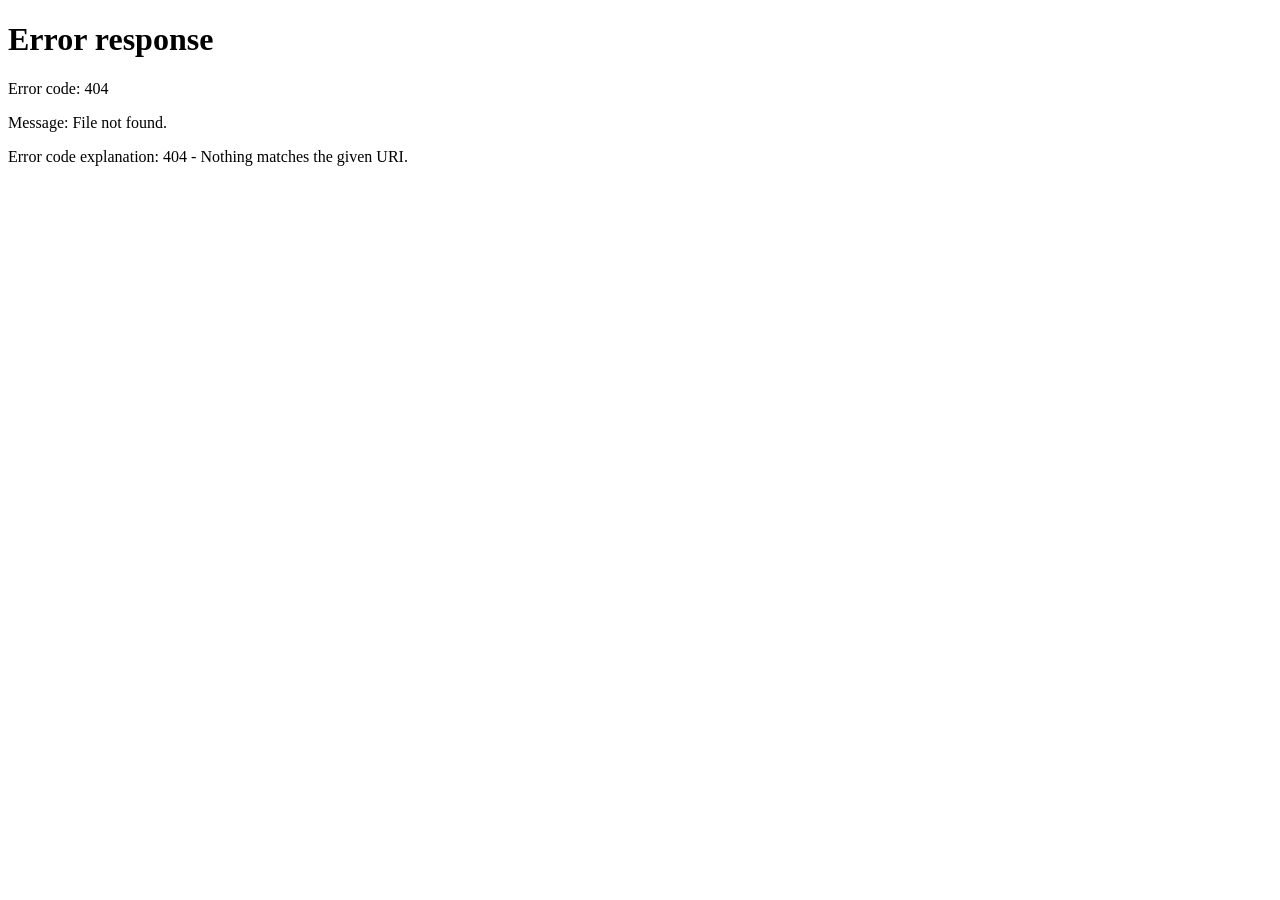
==== index.html @ a08ab171 "Add files via upload" ====
<!DOCTYPE html>
<html>
<head>
    <meta charset="UTF-8">
    <title>PayrollPro</title>

    <!-- Open Dashboard -->
    <meta http-equiv="refresh" content="0; url=pages/dashboard.html">
</head>
<body>
    <p>Opening PayrollPro...</p>
</body>
</html>
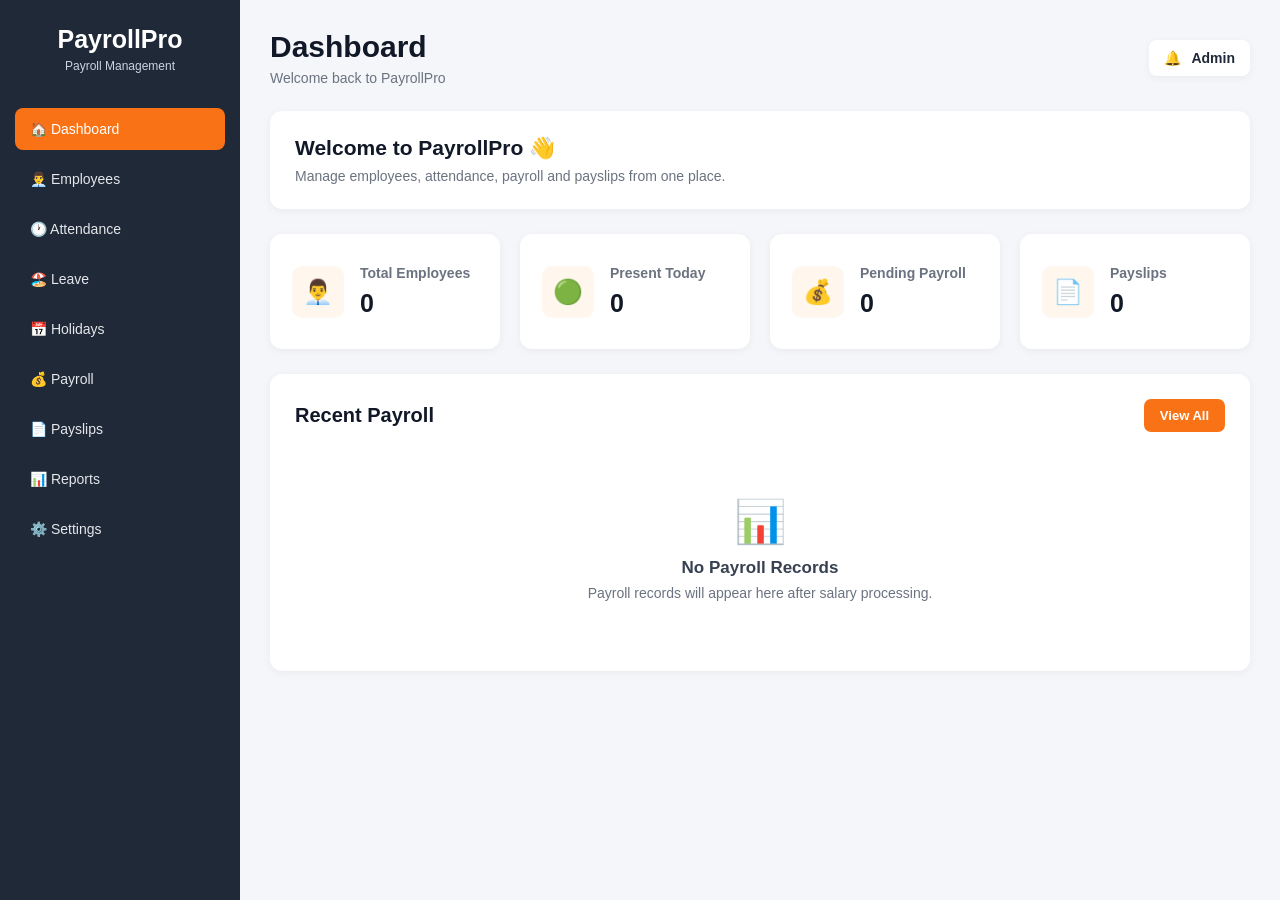
==== commit 41d409cd: "Update index.html" ====
--- a/index.html
+++ b/index.html
@@ -5,9 +5,9 @@
     <title>PayrollPro</title>
 
     <!-- Open Dashboard -->
-    <meta http-equiv="refresh" content="0; url=pages/dashboard.html">
+    <meta http-equiv="refresh" content="0; url=frontend/pages/dashboard.html">
 </head>
 <body>
     <p>Opening PayrollPro...</p>
 </body>
-</html>+</html>
